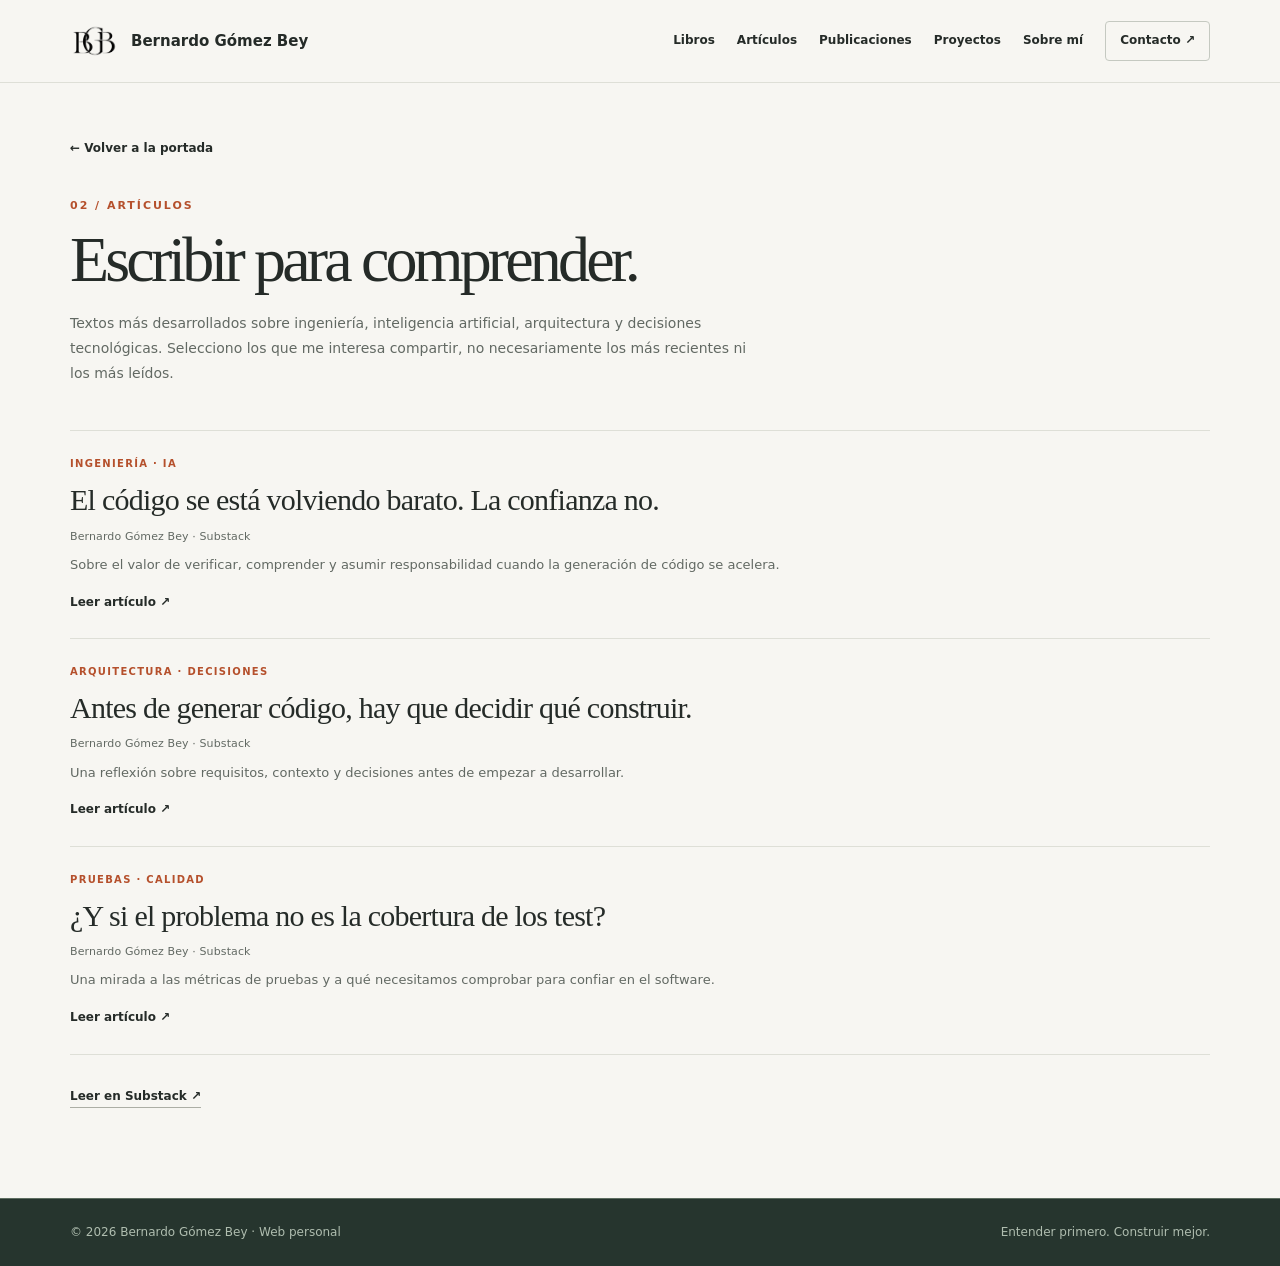
==== articulos/index.html @ f9d6c0d3 "feat: add section pages" ====
<!DOCTYPE html>

<html lang="es">
<head>
<meta charset="utf-8"/>
<meta content="width=device-width,initial-scale=1" name="viewport"/>
<title>Artículos | Bernardo Gómez Bey</title>
<meta content="Artículos de Bernardo Gómez Bey. Trabajos y contenidos reunidos en su web personal." name="description"/>
<meta content="#f7f6f2" name="theme-color"/>
<link href="https://bernardogomezbey.com/articulos/" rel="canonical"/>
<link href="../assets/bgb-monogram.png" rel="icon" type="image/png"/>
<meta content="Artículos | Bernardo Gómez Bey" property="og:title"/>
<meta content="Libros, artículos, publicaciones, proyectos e investigación de Bernardo Gómez Bey." property="og:description"/>
<meta content="website" property="og:type"/>
<meta content="https://bernardogomezbey.com/articulos/" property="og:url"/>

<link href="../css/styles.css" rel="stylesheet"/>
<meta content="index, follow, max-image-preview:large" name="robots"/>
<meta content="es_ES" property="og:locale"/>
<meta content="summary" name="twitter:card"/>
<meta content="Bernardo Gómez Bey" name="author"/>
</head>
<body>
<a class="skip-link" href="#contenido">
   Saltar al contenido
  </a>
<header class="header">
<nav aria-label="Navegación principal" class="container nav">
<a class="identity" href="../index.html#inicio">
<img alt="Monograma BGB" decoding="async" height="615" src="../assets/bgb-monogram.png" width="880"/>
<span>
      Bernardo Gómez Bey
     </span>
</a>
<div class="navlinks">
<a href="../index.html#libros">
      Libros
     </a>
<a href="../index.html#articulos">
      Artículos
     </a>
<a href="../index.html#publicaciones">
      Publicaciones
     </a>
<a href="../index.html#proyectos">
      Proyectos
     </a>
<a href="../index.html#sobre-mi">
      Sobre mí
     </a>
<a href="../index.html#contacto">
      Contacto ↗
     </a>
</div>
</nav>
</header>
<main id="contenido"><div class="container inner-page"><a class="back-link" href="../index.html">← Volver a la portada</a><div class="inner-heading"><div class="section-eyebrow">02 / Artículos</div><h1>Escribir para comprender.</h1><p class="intro">Textos más desarrollados sobre ingeniería, inteligencia artificial, arquitectura y decisiones
        tecnológicas. Selecciono los que me interesa compartir, no necesariamente los más recientes ni
        los más leídos.</p></div><div class="entry-list"><article class="entry"><div class="entry-body"><span class="kicker">
        Ingeniería · IA
       </span><h3>
        El código se está volviendo barato. La confianza no.
       </h3><p class="byline">
        Bernardo Gómez Bey · Substack
       </p><p>
        Sobre el valor de verificar, comprender y asumir responsabilidad cuando la generación de código se acelera.
       </p><a href="https://bernardogomezbey.substack.com/p/el-codigo-se-esta-volviendo-barato" rel="noopener noreferrer" target="_blank">
        Leer artículo ↗
       </a></div></article><article class="entry"><div class="entry-body"><span class="kicker">
        Arquitectura · Decisiones
       </span><h3>
        Antes de generar código, hay que decidir qué construir.
       </h3><p class="byline">
        Bernardo Gómez Bey · Substack
       </p><p>
        Una reflexión sobre requisitos, contexto y decisiones antes de empezar a desarrollar.
       </p><a href="https://bernardogomezbey.substack.com/p/antes-de-generar-codigo-hay-que-decidir" rel="noopener noreferrer" target="_blank">
        Leer artículo ↗
       </a></div></article><article class="entry"><div class="entry-body"><span class="kicker">
        Pruebas · Calidad
       </span><h3>
        ¿Y si el problema no es la cobertura de los test?
       </h3><p class="byline">
        Bernardo Gómez Bey · Substack
       </p><p>
        Una mirada a las métricas de pruebas y a qué necesitamos comprobar para confiar en el software.
       </p><a href="https://bernardogomezbey.substack.com/p/y-si-el-problema-no-es-la-cobertura" rel="noopener noreferrer" target="_blank">
        Leer artículo ↗
       </a></div></article></div><p class="external-more"><a class="more" href="https://bernardogomezbey.substack.com/" rel="noopener noreferrer" target="_blank">
       Leer en Substack ↗
      </a></p></div></main>
<footer class="footer">
<div class="container">
<span>
     ©
     <span id="year">
      2026
     </span>
     Bernardo Gómez Bey · Web personal
    </span>
<span>
     Entender primero. Construir mejor.
    </span>
</div>
</footer>
</body>
</html>
---- css/styles.css ----
/* Estilos de bernardogomezbey.com · Sin dependencias externas. */
:root {
  --bg: #f7f6f2;
  --paper: #fffefa;
  --ink: #252b28;
  --muted: #626963;
  --border: #dedfd7;
  --accent: #b5502c;
  --serif: Georgia,"Times New Roman",serif;
  --sans: system-ui,-apple-system,"Segoe UI",Arial,sans-serif;
}
* {
  box-sizing: border-box;
}
html {
  scroll-behavior: smooth;
}
body {
  margin: 0;
  background: var(--bg);
  color: var(--ink);
  font: 15px/1.65 var(--sans);
}
a {
  color: inherit;
  text-decoration: none;
}
a:hover {
  color: var(--accent);
}
.container {
  width: min(1140px,calc(100% - 72px));
  margin: auto;
}
.header {
  border-bottom: 1px solid var(--border);
  background: var(--bg);
}
.nav {
  min-height: 82px;
  display: flex;
  justify-content: space-between;
  align-items: center;
  gap: 24px;
}
.identity {
  display: flex;
  align-items: center;
  gap: 13px;
  font-weight: 700;
  font-size: 15px;
}
.identity img {
  width: 48px;
  height: 35px;
  object-fit: contain;
}
.navlinks {
  display: flex;
  gap: 22px;
  align-items: center;
  font-size: 12px;
  font-weight: 650;
}
.navlinks a:last-child {
  padding: 9px 14px;
  border: 1px solid #c5c9c1;
  border-radius: 4px;
}
.hero {
  padding: 84px 0 82px;
  display: grid;
  grid-template-columns: minmax(0,1.5fr) minmax(210px,.5fr);
  align-items: center;
  gap: 70px;
}
.eyebrow,.section-eyebrow {
  color: var(--accent);
  font-size: 11px;
  font-weight: 750;
  letter-spacing: .18em;
  text-transform: uppercase;
}
h1,h2,h3,p {
  margin-top: 0;
}
h1 {
  font: normal clamp(54px,6.3vw,88px)/1.03 var(--serif);
  letter-spacing: -.06em;
  margin: 17px 0 25px;
}
h1 em {
  color: var(--accent);
  font-weight: normal;
}
.lead {
  color: #525a54;
  font-size: 17px;
  line-height: 1.75;
  max-width: 720px;
  margin-bottom: 28px;
}
.hero-links {
  display: flex;
  gap: 22px;
  flex-wrap: wrap;
  font-size: 13px;
  font-weight: 700;
}
.hero-links a:first-child {
  background: var(--ink);
  color: white;
  padding: 12px 17px;
  border-radius: 3px;
}
.hero-links a:nth-child(2) {
  padding: 12px 0;
  border-bottom: 1px solid var(--border);
}
.hero-mark {
  display: grid;
  place-items: center;
  min-height: 250px;
  opacity: .85;
}
.hero-mark img {
  width: min(100%,340px);
  height: auto;
}
.section {
  padding: 72px 0 82px;
  border-top: 1px solid var(--border);
}
.section:nth-of-type(odd) {
  background: #fcfbf7;
}
.heading {
  display: flex;
  align-items: end;
  justify-content: space-between;
  gap: 30px;
  margin-bottom: 30px;
}
.section-eyebrow {
  margin-bottom: 11px;
}
h2 {
  font: normal clamp(38px,4vw,54px)/1.12 var(--serif);
  letter-spacing: -.045em;
  margin: 0 0 13px;
}
.intro {
  font-size: 14px;
  line-height: 1.8;
  max-width: 690px;
  color: var(--muted);
  margin: 0;
}
.more {
  font-size: 12px;
  font-weight: 750;
  white-space: nowrap;
  border-bottom: 1px solid #acaea5;
  padding-bottom: 4px;
}
.cards {
  display: grid;
  grid-template-columns: repeat(3,minmax(0,1fr));
  gap: 19px;
}
.card {
  border: 1px solid var(--border);
  background: var(--paper);
  padding: 25px;
  min-height: 215px;
  display: flex;
  flex-direction: column;
  align-items: flex-start;
}
.kicker {
  font-size: 10px;
  letter-spacing: .13em;
  color: var(--accent);
  font-weight: 750;
  text-transform: uppercase;
  margin-bottom: 15px;
}
.card h3 {
  font: normal 26px/1.2 var(--serif);
  letter-spacing: -.025em;
  margin: 0 0 8px;
}
.byline {
  font-size: 11px;
  line-height: 1.55;
  color: var(--muted);
  margin: 0 0 14px;
  letter-spacing: .01em;
}
.card .byline {
  font-size: 11px;
  line-height: 1.55;
  margin: 0 0 14px;
}
.research-line .byline {
  font-size: 11px;
  margin: 7px 0 5px;
}
.card p {
  font-size: 13px;
  line-height: 1.7;
  color: var(--muted);
  margin: 0 0 23px;
}
.card a,.card .arrowlink {
  margin-top: auto;
  font-size: 12px;
  font-weight: 750;
}
.books {
  grid-template-columns: repeat(2,minmax(0,1fr));
}
.book {
  display: flex;
  gap: 23px;
}
.book img {
  height: 220px;
  width: auto;
  max-width: 40%;
  object-fit: contain;
  object-position: top;
  box-shadow: 5px 7px 0 #e2e0d9;
  border: 1px solid #e3e3dd;
}
.book .copy {
  display: flex;
  flex-direction: column;
  align-items: flex-start;
}
.book h3 {
  font-size: 23px;
}
.note {
  font-size: 12px;
  color: var(--muted);
  margin-top: 16px;
}
.research-line {
  border: 1px solid var(--border);
  padding: 23px 26px;
  background: var(--paper);
  display: flex;
  align-items: center;
  justify-content: space-between;
  gap: 24px;
}
.research-line strong {
  font: normal 23px var(--serif);
}
.research-line p {
  font-size: 13px;
  color: var(--muted);
  margin: 6px 0 0;
}
.research-line a {
  font-weight: 700;
  font-size: 12px;
  white-space: nowrap;
}
.about {
  background: #26352e;
  color: #f8f5ee;
  padding: 78px 0;
}
.about-inner {
  display: grid;
  grid-template-columns: 1.5fr .5fr;
  gap: 65px;
}
.about .section-eyebrow {
  color: #ecad87;
}
.about h2 {
  max-width: 700px;
}
.about p {
  color: #d0d9d0;
  max-width: 690px;
  line-height: 1.85;
}
.contacts {
  display: flex;
  flex-direction: column;
  justify-content: center;
  gap: 15px;
}
.contacts a {
  border-bottom: 1px solid #647167;
  padding: 8px 0;
  font-weight: 600;
}
.footer {
  background: #26352e;
  color: #afbdaf;
  border-top: 1px solid #5e6e61;
  padding: 24px 0;
  font-size: 12px;
}
.footer .container {
  display: flex;
  justify-content: space-between;
  gap: 20px;
}
img {
  max-width: 100%;
}
@media(max-width:920px) {
  .container {
    width: min(100% - 48px,1140px);
  }
  .navlinks {
    gap: 12px;
  }
  .cards {
    gap: 12px;
  }
  .card {
    padding: 19px;
  }
  .books {
    grid-template-columns: 1fr 1fr;
  }
  .book {
    flex-direction: column;
  }
  .book img {
    height: 175px;
    max-width: 100%;
  }
}
@media(max-width:680px) {
  .container {
    width: calc(100% - 38px);
  }
  .nav {
    min-height: 70px;
  }
  .identity {
    font-size: 13px;
  }
  .identity img {
    width: 39px;
  }
  .navlinks a:not(:last-child) {
    display: none;
  }
  .navlinks a:last-child {
    font-size: 11px;
  }
  .hero {
    padding: 57px 0 60px;
    grid-template-columns: 1fr;
    gap: 8px;
  }
  .hero-mark {
    display: none;
  }
  h1 {
    font-size: clamp(47px,10.4vw,68px);
  }
  .lead {
    font-size: 15px;
  }
  .hero-links {
    gap: 16px;
  }
  .section {
    padding: 56px 0 60px;
  }
  .heading {
    display: block;
  }
  .heading .more {
    display: inline-block;
    margin-top: 20px;
  }
  .cards,.books {
    grid-template-columns: 1fr;
  }
  .card {
    min-height: 0;
    padding: 24px;
  }
  .book {
    flex-direction: row;
    gap: 17px;
  }
  .book img {
    width: 98px;
    max-width: 98px;
    height: auto;
    align-self: flex-start;
  }
  .book h3 {
    font-size: 20px;
  }
  .research-line {
    align-items: flex-start;
    flex-direction: column;
  }
  .about {
    padding: 60px 0;
  }
  .about-inner {
    grid-template-columns: 1fr;
    gap: 22px;
  }
  .footer .container {
    flex-direction: column;
  }
  h2 {
    font-size: 39px;
  }
}
@media(prefers-reduced-motion:reduce) {
  html {
    scroll-behavior: auto;
  }
}

/* Navegación accesible y experiencia móvil. */
.skip-link {
  position: absolute;
  top: -100px;
  left: 16px;
  z-index: 10;
  padding: 10px 16px;
  background: var(--ink);
  color: white;
}
.skip-link:focus { top: 12px; }
a:focus-visible {
  outline: 3px solid var(--accent);
  outline-offset: 4px;
}
.navlinks { flex-wrap: wrap; justify-content: flex-end; }
.card, .research-line { border-radius: 3px; }
.research-line a:hover { text-decoration: underline; }
@media (max-width: 680px) {
  .nav { flex-direction: column; align-items: stretch; gap: 2px; padding: 12px 0; }
  .navlinks { flex-wrap: nowrap; justify-content: flex-start; gap: 18px; overflow-x: auto; padding: 10px 0; scrollbar-width: thin; }
  .navlinks a:not(:last-child) { display: inline; }
  .navlinks a { white-space: nowrap; font-size: 12px; }
  .navlinks a:last-child { padding: 0; border: 0; font-size: 12px; }
}

/* Interacciones: trazos discretos y tarjetas elevadas con ratón. */
.card a, .heading .more, .hero-links a:nth-child(2),
.navlinks a:not(:last-child) {
  background-image: linear-gradient(currentColor, currentColor);
  background-repeat: no-repeat;
  background-position: left bottom;
  background-size: 0 1px;
}
.navlinks a:not(:last-child) { background-position: left bottom 2px; }

/* El foco funciona también en dispositivos sin hover. */
.card a:is(:hover, :focus-visible),
.heading .more:is(:hover, :focus-visible),
.hero-links a:nth-child(2):is(:hover, :focus-visible),
.navlinks a:not(:last-child):is(:hover, :focus-visible) {
  background-size: 100% 1px;
  text-decoration: none;
}
@media (hover: hover) and (pointer: fine) {
  .card { transition: transform 180ms ease, box-shadow 180ms ease; }
  .card:hover {
    transform: translateY(-3px);
    box-shadow: 0 8px 22px rgb(37 43 40 / 7%);
  }
  .card a, .heading .more, .hero-links a:nth-child(2),
  .navlinks a:not(:last-child) { transition: background-size 200ms ease; }
}
@media (prefers-reduced-motion: reduce) {
  .card, .card a, .heading .more, .hero-links a:nth-child(2),
  .navlinks a:not(:last-child) { transition: none; }
  .card:hover { transform: none; }
}

/* Páginas interiores: listados sencillos, sin tarjetas. */
.inner-page { padding: 52px 0 90px; min-height: 65vh; }
.back-link { display: inline-block; font-size: 12px; font-weight: 700; margin-bottom: 38px; }
.back-link:hover, .entry a:hover { text-decoration: underline; }
.inner-heading { max-width: 750px; margin-bottom: 44px; }
.inner-heading h1 { font-size: clamp(40px, 5vw, 64px); margin: 12px 0 18px; }
.entry { display: flex; align-items: flex-start; gap: 26px; padding: 25px 0; border-top: 1px solid var(--border); }
.entry:last-child { border-bottom: 1px solid var(--border); }
.entry-body { max-width: 790px; }
.entry .kicker { display: block; margin-bottom: 9px; }
.entry h3 { font: normal clamp(23px, 2.6vw, 30px)/1.22 var(--serif); letter-spacing: -.025em; margin: 0 0 8px; }
.entry p { color: var(--muted); font-size: 13px; line-height: 1.75; margin: 0 0 12px; }
.entry .byline { font-size: 11px; margin-bottom: 8px; }
.entry a { display: inline-block; font-size: 12px; font-weight: 750; margin-top: 3px; }
.entry-book > img { width: 84px; height: auto; flex: none; border: 1px solid var(--border); box-shadow: 4px 5px 0 #e2e0d9; }
.external-more { margin: 28px 0 0; }
.heading-links { display: flex; flex-wrap: wrap; align-items: center; gap: 18px; }
.more-internal { color: var(--accent); }
@media (max-width: 680px) {
  .inner-page { padding: 35px 0 65px; }
  .back-link { margin-bottom: 28px; }
  .inner-heading { margin-bottom: 32px; }
  .entry { gap: 16px; padding: 22px 0; }
  .entry-book > img { width: 70px; }
}
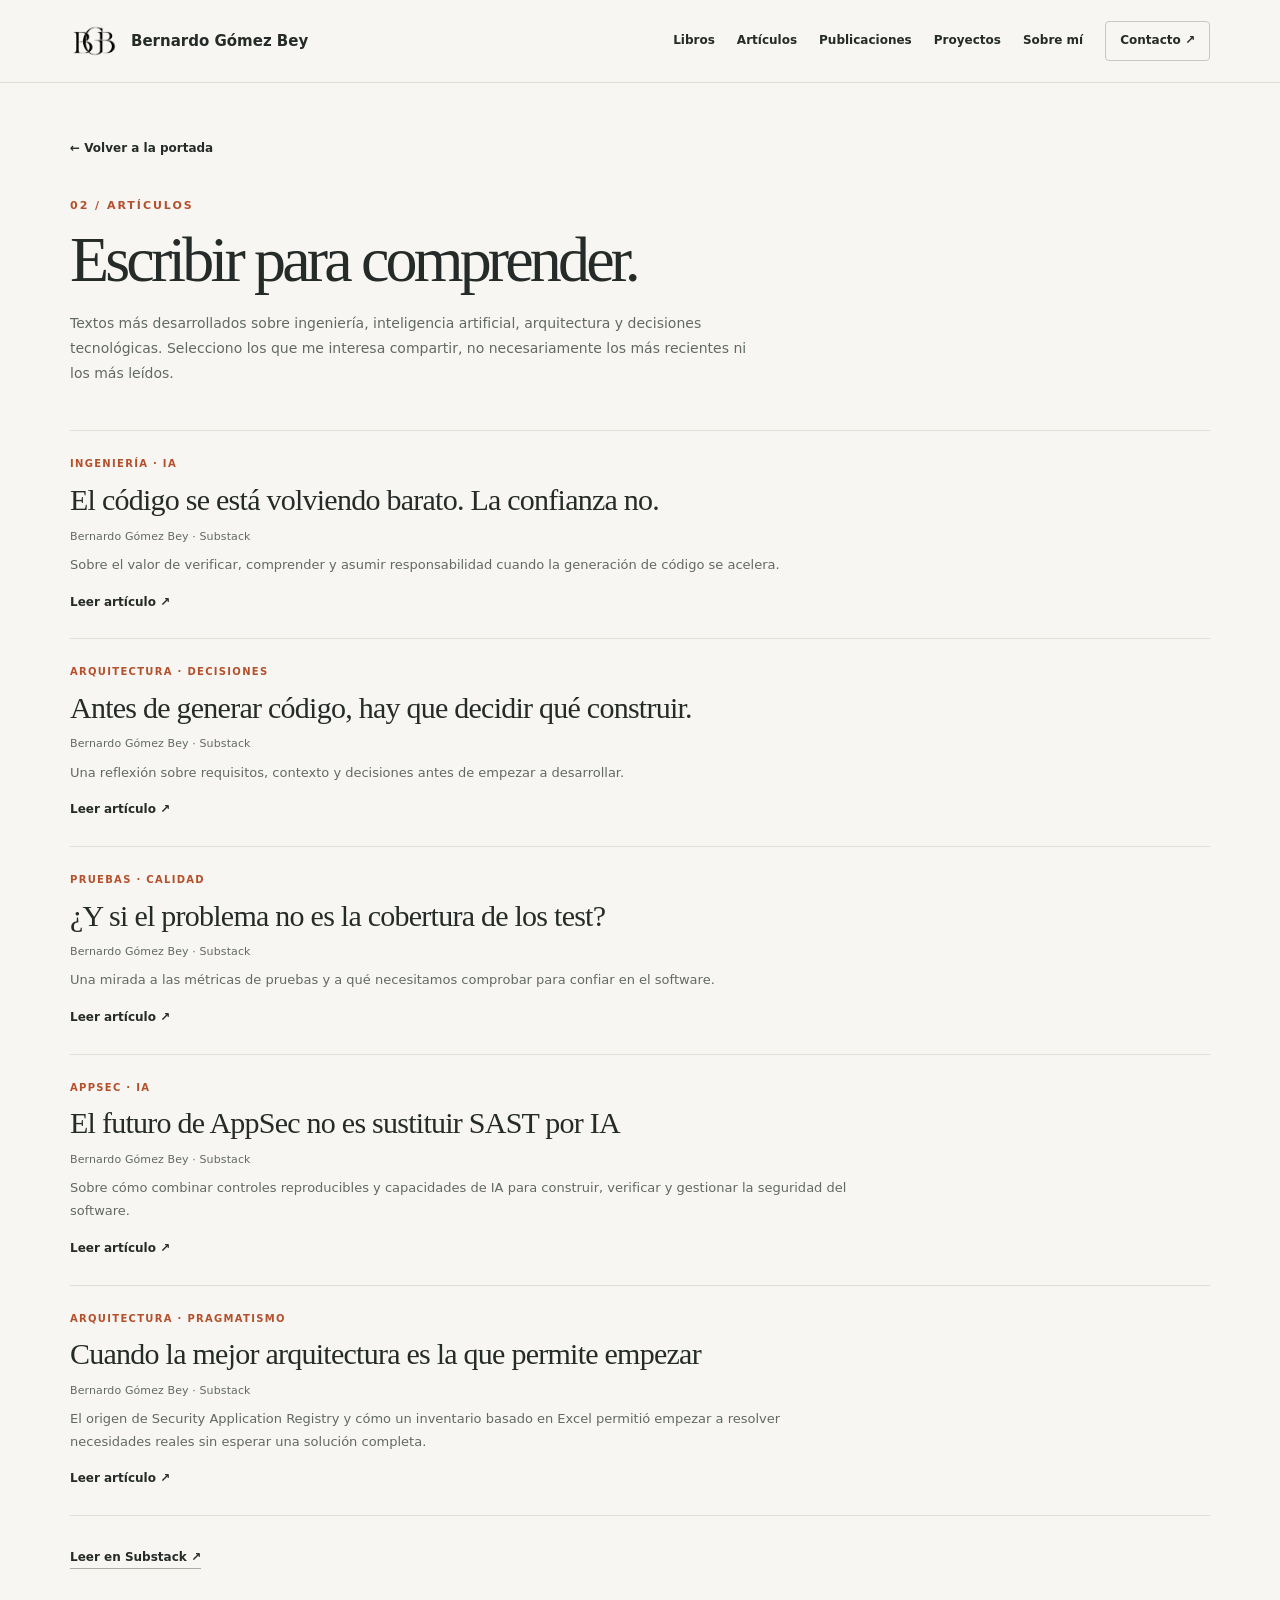
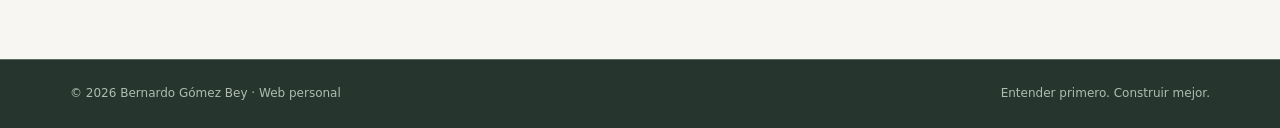
==== commit d20ed81c: "content: update Substack and LinkedIn catalogs" ====
--- a/articulos/index.html
+++ b/articulos/index.html
@@ -86,7 +86,25 @@
         Una mirada a las métricas de pruebas y a qué necesitamos comprobar para confiar en el software.
        </p><a href="https://bernardogomezbey.substack.com/p/y-si-el-problema-no-es-la-cobertura" rel="noopener noreferrer" target="_blank">
         Leer artículo ↗
-       </a></div></article></div><p class="external-more"><a class="more" href="https://bernardogomezbey.substack.com/" rel="noopener noreferrer" target="_blank">
+       </a></div></article>
+        <article class="entry">
+          <div class="entry-body">
+            <span class="kicker">AppSec · IA</span>
+            <h3>El futuro de AppSec no es sustituir SAST por IA</h3>
+            <p class="byline">Bernardo Gómez Bey · Substack</p>
+            <p>Sobre cómo combinar controles reproducibles y capacidades de IA para construir, verificar y gestionar la seguridad del software.</p>
+            <a href="https://bernardogomezbey.substack.com/p/el-futuro-de-appsec-no-es-sustituir" target="_blank" rel="noopener noreferrer">Leer artículo ↗</a>
+          </div>
+        </article>
+        <article class="entry">
+          <div class="entry-body">
+            <span class="kicker">Arquitectura · Pragmatismo</span>
+            <h3>Cuando la mejor arquitectura es la que permite empezar</h3>
+            <p class="byline">Bernardo Gómez Bey · Substack</p>
+            <p>El origen de Security Application Registry y cómo un inventario basado en Excel permitió empezar a resolver necesidades reales sin esperar una solución completa.</p>
+            <a href="https://bernardogomezbey.substack.com/p/cuando-la-mejor-arquitectura-es-la" target="_blank" rel="noopener noreferrer">Leer artículo ↗</a>
+          </div>
+        </article></div><p class="external-more"><a class="more" href="https://bernardogomezbey.substack.com/" rel="noopener noreferrer" target="_blank">
        Leer en Substack ↗
       </a></p></div></main>
 <footer class="footer">
--- a/css/styles.css
+++ b/css/styles.css
@@ -513,3 +513,16 @@
   .entry { gap: 16px; padding: 22px 0; }
   .entry-book > img { width: 70px; }
 }
+
+/* Ondas decorativas de la portada */
+.home-with-waves .header { border-bottom: 0; }
+.wave-accent { height: 62px; overflow: hidden; pointer-events: none; }
+.wave-accent svg { display: block; width: 100%; height: 100%; }
+.home-with-waves .hero { padding-top: 28px; }
+@media (max-width: 700px) {
+  .wave-accent { height: 48px; }
+  .home-with-waves .hero { padding-top: 19px; }
+}
+@media (prefers-reduced-motion: reduce) {
+  .wave-accent { display: none; }
+}
